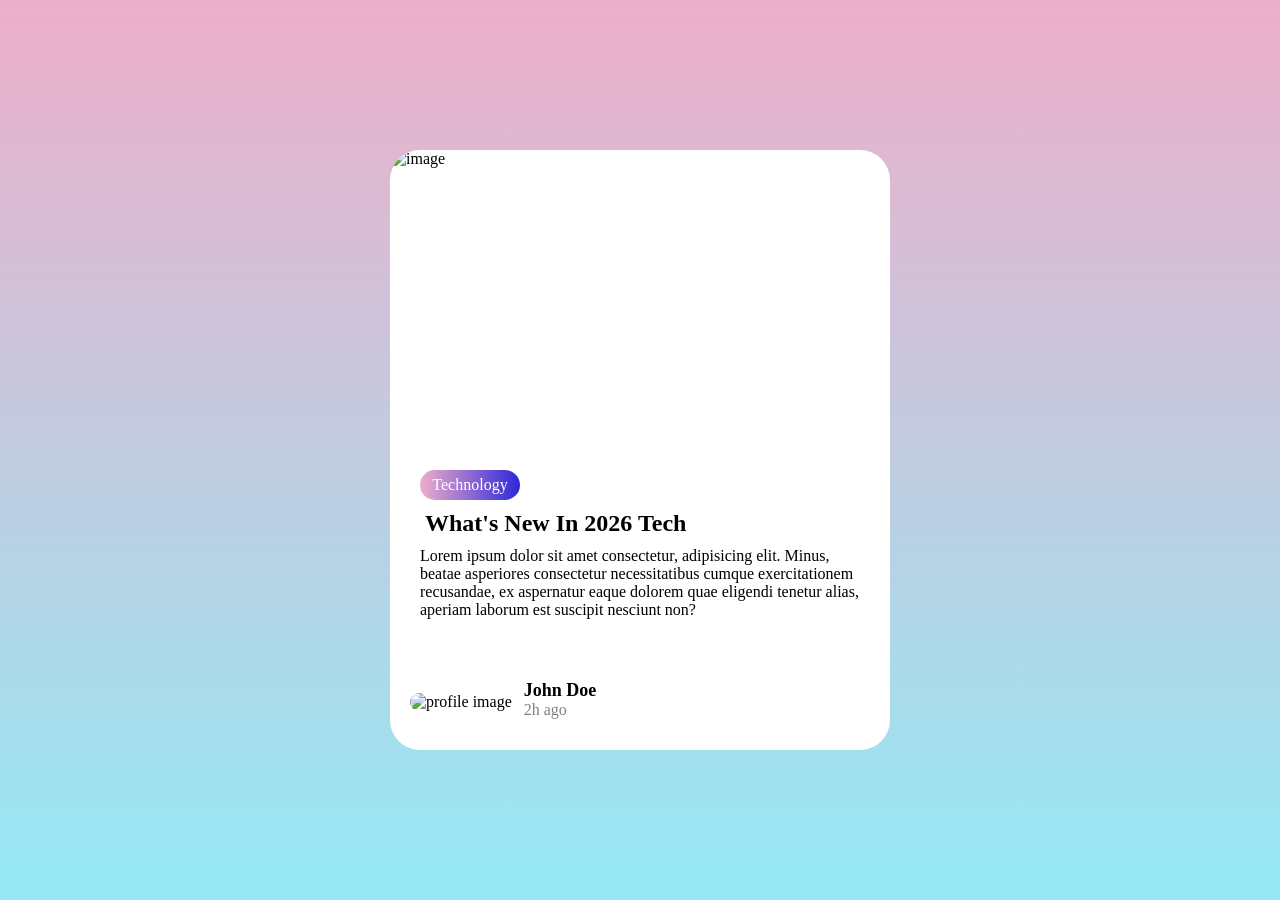
==== Task1/index.html @ 8232ae5d "added task1" ====
<!DOCTYPE html>
<html lang="en">
<head>
    <meta charset="UTF-8">
    <meta name="viewport" content="width=device-width, initial-scale=1.0">
    <link rel="stylesheet" href="./style.css">
    <title>Cards</title>
</head>
<body>
    <section id="asd">
         <div class="cards">
            <div class="card">
                <div class="header">
<div class="image">
    <img src="images/GettyImages-614421992-5bb4b837c9e77c002637a247.webp" alt="image">
</div>
                </div>
                <div class="main-text">
<div class="headtext"><p>Technology</p></div>
<div class="h1"><h1>What's New In 2026 Tech</h1></div>
<div class="text"><p>Lorem ipsum dolor sit amet consectetur, adipisicing elit. Minus, beatae asperiores consectetur necessitatibus cumque exercitationem recusandae, ex aspernatur eaque dolorem quae eligendi tenetur alias, aperiam laborum est suscipit nesciunt non?</p></div>
                </div>
                <div class="footer">
                    <div class="img">
                        <img src="images/blank-profile-picture.png" alt="profile image">
                    </div>
                    <div class="name">
                        <h3>John Doe</h3>
                        <p>2h ago</p>
                    </div>
                </div>
           </div>
    </section>
  
</body>
</html>
---- Task1/style.css ----
* {
  margin: 0;
  padding: 0;
}
body {
  background: linear-gradient(#eeaeca 0%, #94e9f5 100%);
}
#asd {
  display: flex;
  justify-content: center;
  align-items: center;
  height: 100vh;
}

.cards {
  width: 500px;
  height: 600px;
  background-color: white;
  border-radius: 30px;
}

.cards .card {
  width: 100%;
  height: 100%;
}

.cards .card .header {
  width: 100%;
  height: 300px;
}
.cards .card .header .image {
  display: flex;
  justify-content: center;
  align-items: center;
}

.cards .card .header .image img {
  border-top-left-radius: 30px;
  border-top-right-radius: 30px;
  width: 500px;
  height: 300px;
}
.cards .card .main-text .headtext {
  padding-bottom: 10px;
  padding-left: 10px;
}

.cards .main-text {
  padding-left: 20px;
  padding-right: 20px;
  padding-top: 20px;
}
.cards .main-text .headtext p {
  background: linear-gradient(90deg, #eeaeca 0%, #2d27da 100%);
  width: 100px;
  height: 30px;
  display: flex;
  justify-content: center;
  align-items: center;
  color: white;
  border-radius: 50px;
}

.cards .main-text .headtext h1 {
  font-size: 30px;
  margin-top: 10px;
  margin-bottom: 10px;
  padding: 10px;
  padding-left: 100px;
}
.cards .main-text .text {
  padding: 10px;
}
.footer {
  display: flex;
  gap: 2px;
  height: 220px;
  align-items: center;
}
.main-text h1 {
  padding-left: 15px;
}
.footer .img {
}
.footer .img img {
  width: 50px;
  height: 50px;
  border-radius: 50px;
  margin: 10px;
  margin-left: 20px;
  margin-bottom: 85px;
}
.footer .name {
  padding-bottom: 80px;
}
.footer .name h3 {
  font-size: 18px;
}
.footer .name p {
  color: gray;
}
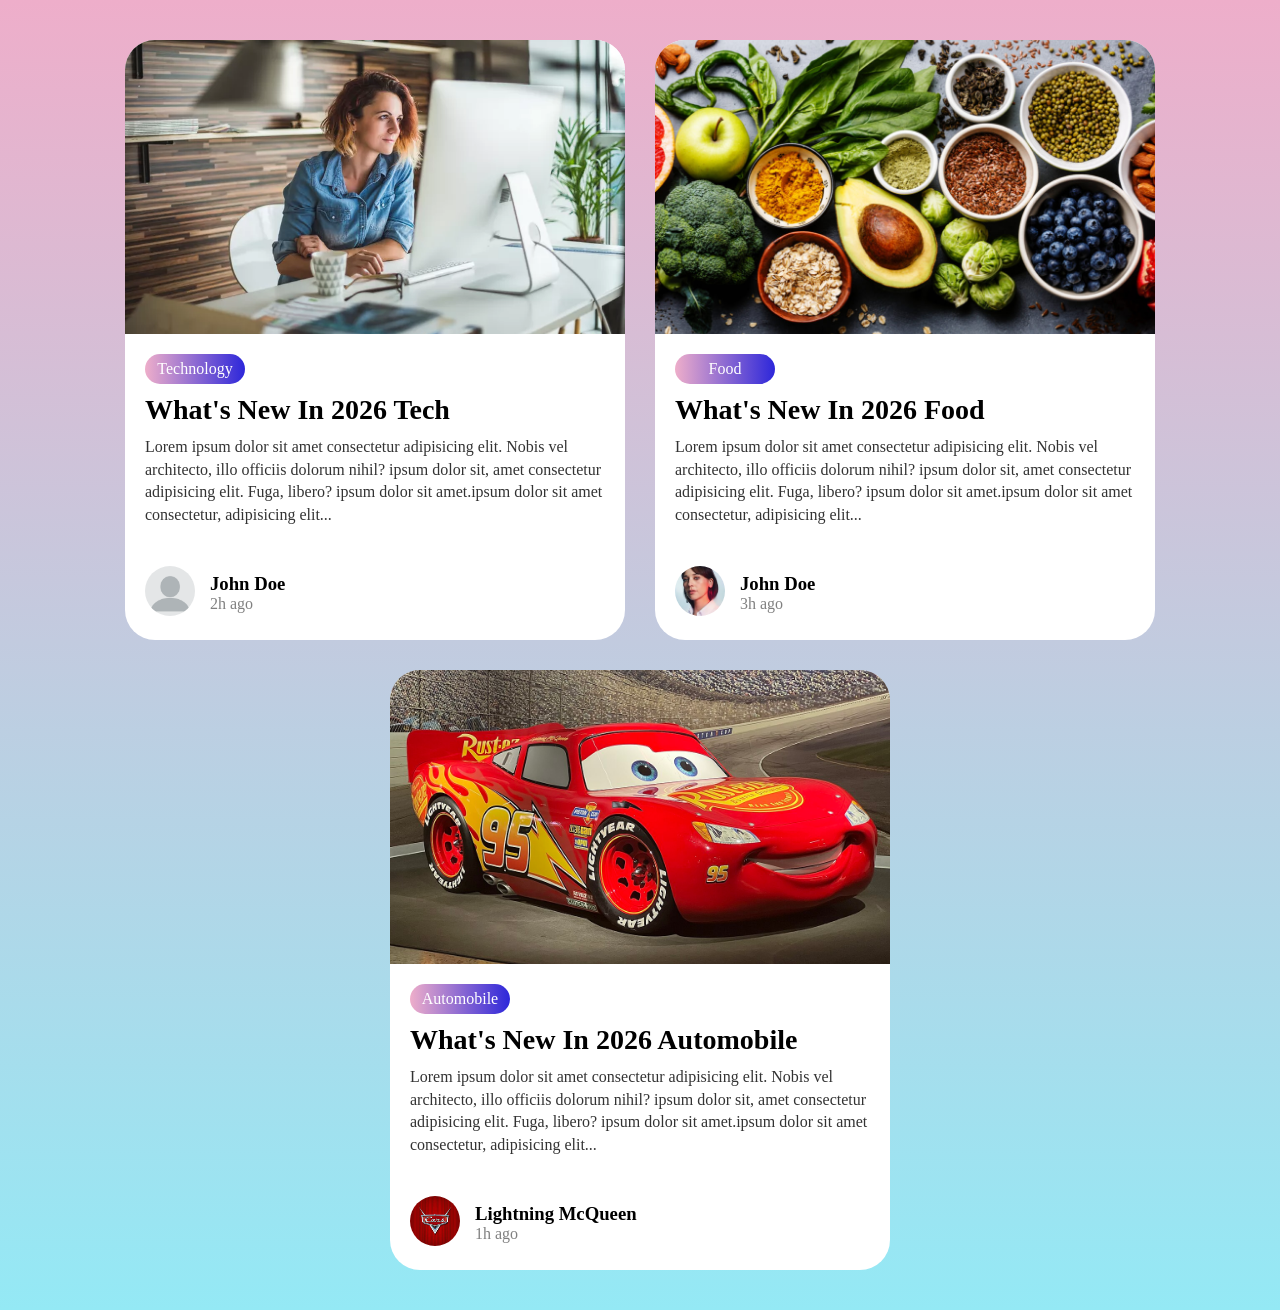
==== commit 3adb2280: "added cards" ====
--- a/Task1/index.html
+++ b/Task1/index.html
@@ -7,30 +7,105 @@
     <title>Cards</title>
 </head>
 <body>
-    <section id="asd">
-         <div class="cards">
-            <div class="card">
-                <div class="header">
-<div class="image">
-    <img src="images/GettyImages-614421992-5bb4b837c9e77c002637a247.webp" alt="image">
-</div>
-                </div>
-                <div class="main-text">
-<div class="headtext"><p>Technology</p></div>
-<div class="h1"><h1>What's New In 2026 Tech</h1></div>
-<div class="text"><p>Lorem ipsum dolor sit amet consectetur, adipisicing elit. Minus, beatae asperiores consectetur necessitatibus cumque exercitationem recusandae, ex aspernatur eaque dolorem quae eligendi tenetur alias, aperiam laborum est suscipit nesciunt non?</p></div>
-                </div>
-                <div class="footer">
-                    <div class="img">
-                        <img src="images/blank-profile-picture.png" alt="profile image">
-                    </div>
-                    <div class="name">
-                        <h3>John Doe</h3>
-                        <p>2h ago</p>
-                    </div>
-                </div>
-           </div>
-    </section>
-  
+    <!DOCTYPE html>
+<html lang="en">
+<head>
+    <meta charset="UTF-8">
+    <meta name="viewport" content="width=device-width, initial-scale=1.0">
+    <link rel="stylesheet" href="./style.css">
+    <title>Cards</title>
+</head>
+<body>
+
+<section id="cards">
+<!-- card1 -->
+    <div class="card">
+
+        <div class="header">
+            <div class="image">
+                <img src="images/GettyImages-614421992-5bb4b837c9e77c002637a247.webp" alt="image">
+            </div>
+        </div>
+
+        <div class="main-text">
+            <div class="headtext"><p>Technology</p></div>
+            <div class="h1"><h1>What's New In 2026 Tech</h1></div>
+            <div class="text">
+                <p>Lorem ipsum dolor sit amet consectetur adipisicing elit. Nobis vel architecto, illo officiis dolorum nihil? ipsum dolor sit, amet consectetur adipisicing elit. Fuga, libero? ipsum dolor sit amet.ipsum dolor sit amet consectetur, adipisicing elit...</p>
+            </div>
+        </div>
+
+        <div class="footer">
+            <div class="img">
+                <img src="images/blank-profile-picture.png" alt="profile image">
+            </div>
+            <div class="name">
+                <h3>John Doe</h3>
+                <p>2h ago</p>
+            </div>
+        </div>
+
+    </div>
+
+    <!-- card2 -->
+
+    <div class="card">
+
+        <div class="header">
+            <div class="image">
+                <img src="images/healthy-food-and-a-healthy-mind-1024x683.jpg" alt="foodimage">
+            </div>
+        </div>
+
+        <div class="main-text">
+            <div class="headtext"><p>Food</p></div>
+            <div class="h1"><h1>What's New In 2026 Food</h1></div>
+            <div class="text">
+                <p>Lorem ipsum dolor sit amet consectetur adipisicing elit. Nobis vel architecto, illo officiis dolorum nihil? ipsum dolor sit, amet consectetur adipisicing elit. Fuga, libero? ipsum dolor sit amet.ipsum dolor sit amet consectetur, adipisicing elit...</p>
+            </div>
+        </div>
+
+        <div class="footer">
+            <div class="img">
+                <img src="images/images.jpeg" alt="profile image">
+            </div>
+            <div class="name">
+                <h3>John Doe</h3>
+                <p>3h ago</p>
+            </div>
+        </div>
+
+    </div>
+    
+     <!-- card3 -->
+
+     <div class="card">
+
+        <div class="header">
+            <div class="image">
+                <img src="images/Lightning_McQueen_Petersen_Automotive_Museum_2024.jpg" alt="carimage">
+            </div>
+        </div>
+
+        <div class="main-text">
+            <div class="headtext"><p>Automobile</p></div>
+            <div class="h1"><h1>What's New In 2026 Automobile</h1></div>
+            <div class="text">
+                <p>Lorem ipsum dolor sit amet consectetur adipisicing elit. Nobis vel architecto, illo officiis dolorum nihil? ipsum dolor sit, amet consectetur adipisicing elit. Fuga, libero? ipsum dolor sit amet.ipsum dolor sit amet consectetur, adipisicing elit...</p>
+            </div>
+        </div>
+
+        <div class="footer">
+            <div class="img">
+                <img src="images/download.jpeg" alt="profile image">
+            </div>
+            <div class="name">
+                <h3>Lightning McQueen</h3>
+                <p>1h ago</p>
+            </div>
+        </div>
+
+</section>
+
 </body>
 </html>
--- a/Task1/style.css
+++ b/Task1/style.css
@@ -1,56 +1,58 @@
 * {
   margin: 0;
   padding: 0;
+  box-sizing: border-box;
 }
+
 body {
   background: linear-gradient(#eeaeca 0%, #94e9f5 100%);
-}
-#asd {
-  display: flex;
-  justify-content: center;
-  align-items: center;
-  height: 100vh;
-}
-
-.cards {
-  width: 500px;
-  height: 600px;
-  background-color: white;
-  border-radius: 30px;
-}
-
-.cards .card {
-  width: 100%;
-  height: 100%;
-}
-
-.cards .card .header {
-  width: 100%;
-  height: 300px;
-}
-.cards .card .header .image {
+  min-height: 100vh;
   display: flex;
   justify-content: center;
   align-items: center;
 }
 
-.cards .card .header .image img {
-  border-top-left-radius: 30px;
-  border-top-right-radius: 30px;
-  width: 500px;
-  height: 300px;
-}
-.cards .card .main-text .headtext {
-  padding-bottom: 10px;
-  padding-left: 10px;
+#cards {
+  display: flex;
+  gap: 30px;
+  justify-content: center;
+  align-items: center;
+  flex-wrap: wrap;
+  padding: 40px;
 }
 
-.cards .main-text {
-  padding-left: 20px;
-  padding-right: 20px;
-  padding-top: 20px;
+.card {
+  width: 500px;
+  height: 600px;
+  background-color: white;
+  border-radius: 30px;
+  overflow: hidden;
+  display: flex;
+  flex-direction: column;
 }
-.cards .main-text .headtext p {
+
+.card .header {
+  width: 100%;
+  height: 300px;
+  overflow: hidden;
+}
+.card:hover .header img {
+  transform: scale(1.1);
+  cursor: pointer;
+}
+
+.card .header .image img {
+  width: 100%;
+  height: 300px;
+  object-fit: cover;
+  transition: 0.4s;
+}
+
+.card .main-text {
+  padding: 20px;
+}
+
+.card .main-text .headtext p {
   background: linear-gradient(90deg, #eeaeca 0%, #2d27da 100%);
   width: 100px;
   height: 30px;
@@ -59,43 +61,33 @@
   align-items: center;
   color: white;
   border-radius: 50px;
+  margin-bottom: 10px;
 }
 
-.cards .main-text .headtext h1 {
-  font-size: 30px;
-  margin-top: 10px;
+.card .main-text h1 {
+  font-size: 28px;
   margin-bottom: 10px;
-  padding: 10px;
-  padding-left: 100px;
 }
-.cards .main-text .text {
-  padding: 10px;
+
+.card .main-text .text p {
+  color: #333;
+  line-height: 1.4;
 }
-.footer {
+
+.card .footer {
   display: flex;
-  gap: 2px;
-  height: 220px;
+  gap: 15px;
   align-items: center;
+  padding: 20px;
+  margin-top: auto;
 }
-.main-text h1 {
-  padding-left: 15px;
-}
-.footer .img {
-}
-.footer .img img {
+
+.card .footer .img img {
   width: 50px;
   height: 50px;
-  border-radius: 50px;
-  margin: 10px;
-  margin-left: 20px;
-  margin-bottom: 85px;
+  border-radius: 50%;
 }
-.footer .name {
-  padding-bottom: 80px;
-}
-.footer .name h3 {
-  font-size: 18px;
-}
-.footer .name p {
+
+.card .footer .name p {
   color: gray;
 }
--- a/Task1/style.css
+++ b/Task1/style.css
@@ -1,56 +1,58 @@
 * {
   margin: 0;
   padding: 0;
+  box-sizing: border-box;
 }
+
 body {
   background: linear-gradient(#eeaeca 0%, #94e9f5 100%);
-}
-#asd {
-  display: flex;
-  justify-content: center;
-  align-items: center;
-  height: 100vh;
-}
-
-.cards {
-  width: 500px;
-  height: 600px;
-  background-color: white;
-  border-radius: 30px;
-}
-
-.cards .card {
-  width: 100%;
-  height: 100%;
-}
-
-.cards .card .header {
-  width: 100%;
-  height: 300px;
-}
-.cards .card .header .image {
+  min-height: 100vh;
   display: flex;
   justify-content: center;
   align-items: center;
 }
 
-.cards .card .header .image img {
-  border-top-left-radius: 30px;
-  border-top-right-radius: 30px;
-  width: 500px;
-  height: 300px;
-}
-.cards .card .main-text .headtext {
-  padding-bottom: 10px;
-  padding-left: 10px;
+#cards {
+  display: flex;
+  gap: 30px;
+  justify-content: center;
+  align-items: center;
+  flex-wrap: wrap;
+  padding: 40px;
 }
 
-.cards .main-text {
-  padding-left: 20px;
-  padding-right: 20px;
-  padding-top: 20px;
+.card {
+  width: 500px;
+  height: 600px;
+  background-color: white;
+  border-radius: 30px;
+  overflow: hidden;
+  display: flex;
+  flex-direction: column;
 }
-.cards .main-text .headtext p {
+
+.card .header {
+  width: 100%;
+  height: 300px;
+  overflow: hidden;
+}
+.card:hover .header img {
+  transform: scale(1.1);
+  cursor: pointer;
+}
+
+.card .header .image img {
+  width: 100%;
+  height: 300px;
+  object-fit: cover;
+  transition: 0.4s;
+}
+
+.card .main-text {
+  padding: 20px;
+}
+
+.card .main-text .headtext p {
   background: linear-gradient(90deg, #eeaeca 0%, #2d27da 100%);
   width: 100px;
   height: 30px;
@@ -59,43 +61,33 @@
   align-items: center;
   color: white;
   border-radius: 50px;
+  margin-bottom: 10px;
 }
 
-.cards .main-text .headtext h1 {
-  font-size: 30px;
-  margin-top: 10px;
+.card .main-text h1 {
+  font-size: 28px;
   margin-bottom: 10px;
-  padding: 10px;
-  padding-left: 100px;
 }
-.cards .main-text .text {
-  padding: 10px;
+
+.card .main-text .text p {
+  color: #333;
+  line-height: 1.4;
 }
-.footer {
+
+.card .footer {
   display: flex;
-  gap: 2px;
-  height: 220px;
+  gap: 15px;
   align-items: center;
+  padding: 20px;
+  margin-top: auto;
 }
-.main-text h1 {
-  padding-left: 15px;
-}
-.footer .img {
-}
-.footer .img img {
+
+.card .footer .img img {
   width: 50px;
   height: 50px;
-  border-radius: 50px;
-  margin: 10px;
-  margin-left: 20px;
-  margin-bottom: 85px;
+  border-radius: 50%;
 }
-.footer .name {
-  padding-bottom: 80px;
-}
-.footer .name h3 {
-  font-size: 18px;
-}
-.footer .name p {
+
+.card .footer .name p {
   color: gray;
 }
